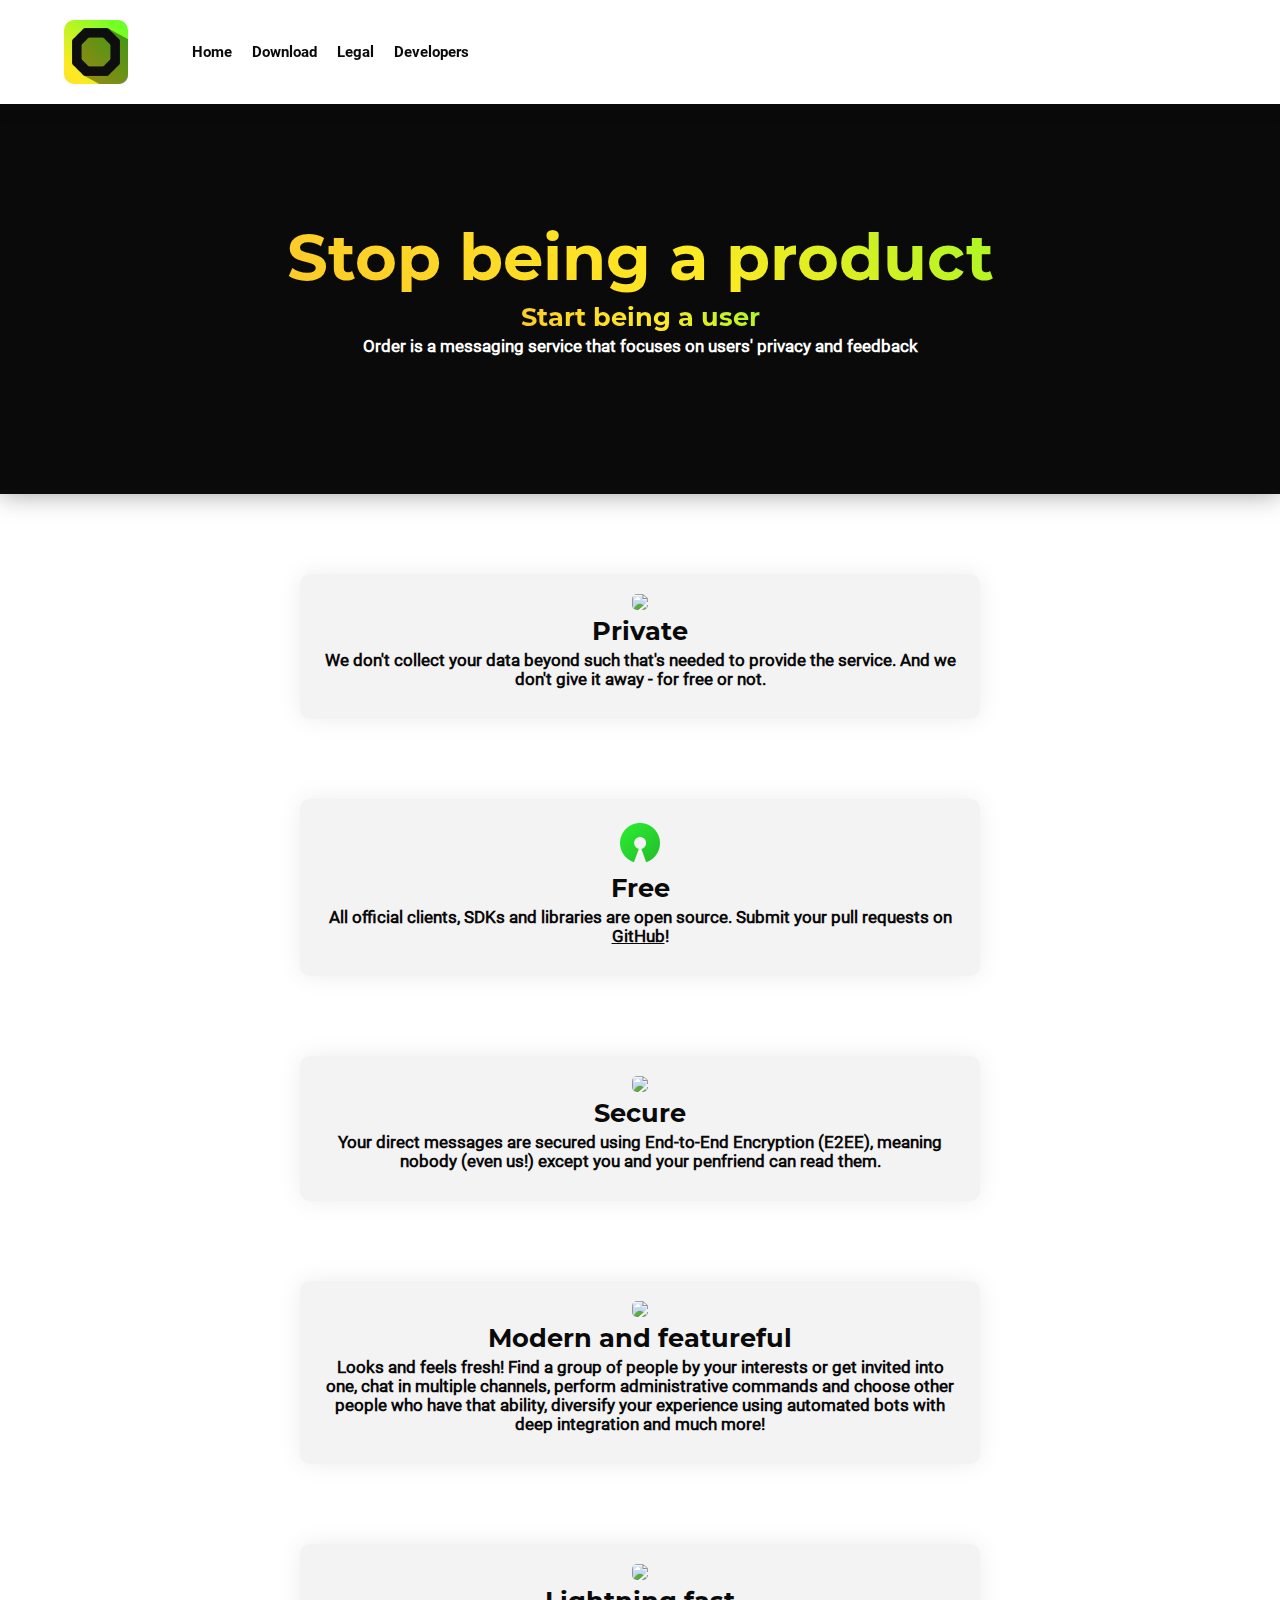
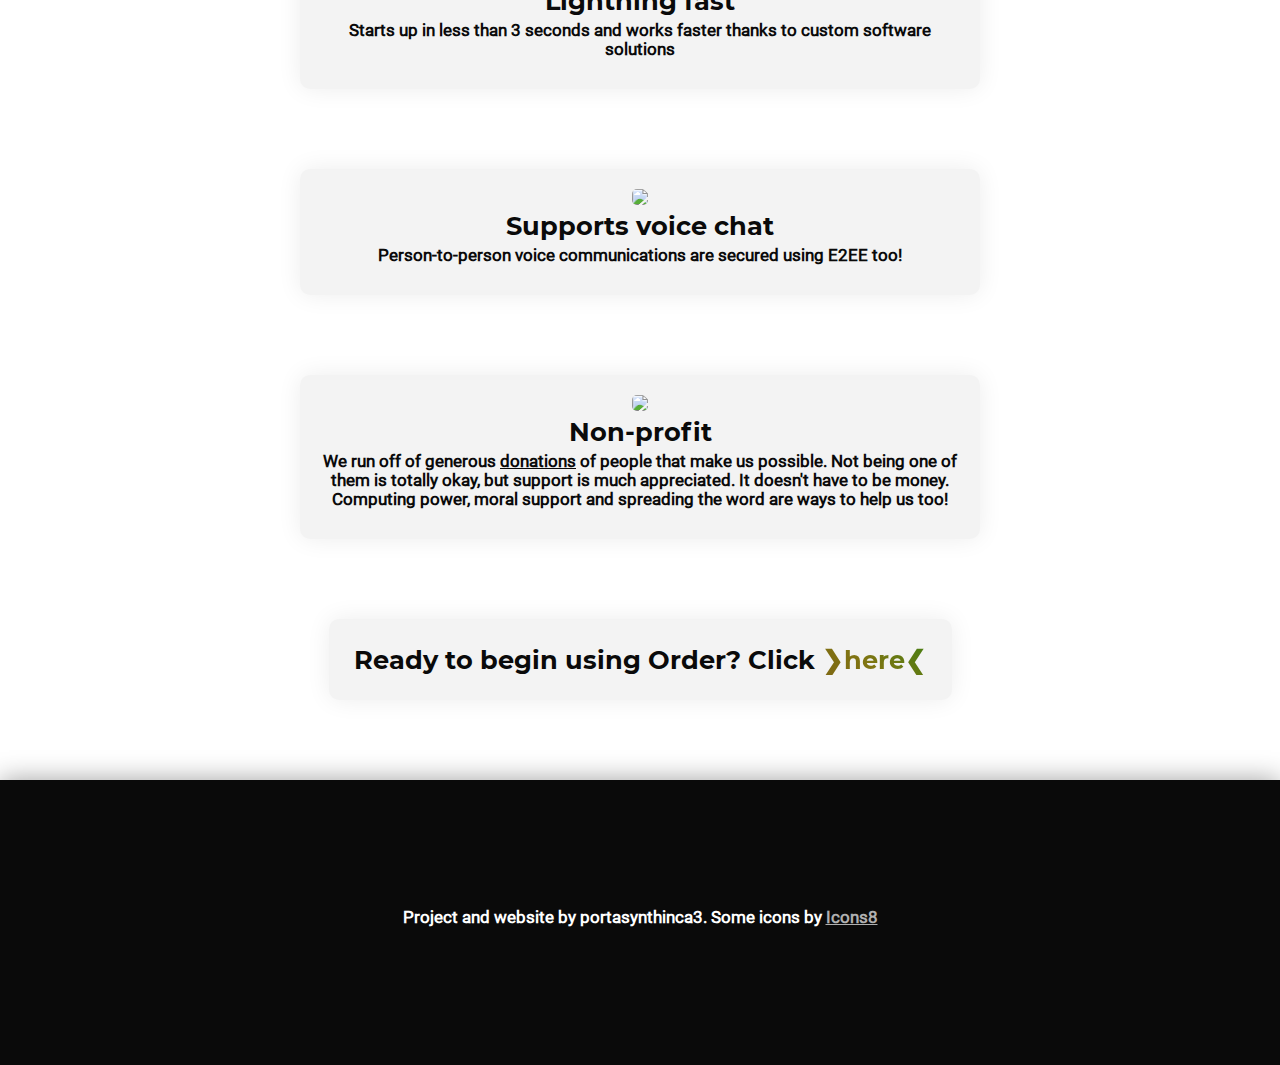
==== index.html @ ce1bb91a "Initial commit" ====
<html>
    <head>
        <meta charset="utf-8"/>
        <link rel="stylesheet" type="text/css" href="/styles/default.css"/>
        <link rel="stylesheet" type="text/css" href="/styles/landing.css"/>
        <title>Order | Stop being a product | Home</title>
    </head>
    <body>
        <div id="navbar">
            <div class="logo"><img src="/logo_o.png"></div>
            <a href="">Home</a>
            <a href="download">Download</a>
            <a href="legal">Legal</a>
            <a href="https://docs.ordermsg.tk">Developers</a>
        </div>
        
        <div class="main-container">
            <span id="slogan" class="grad">Stop being a product</span>
            <h1><span class="grad">Start being a user</span></h1>
            <h2>Order is a messaging service that focuses on users' privacy and feedback</h2>
        </div>



        <div class="info-section">
            <img src="https://img.icons8.com/fluent/48/000000/privacy-policy.png"/>
            <h1>Private</h1>
            <h2>
                We don't collect your data beyond such that's needed to provide the service.
                And we don't give it away - for free or not.
            </h2>
        </div>

        <div class="info-section">
            <img src="/osi-fluent.png"/>
            <h1>Free</h1>
            <h2>
                All official clients, SDKs and libraries are open source. Submit your pull requests
                on <a href="https://github.com/ordermsg">GitHub</a>!
            </h2>
        </div>

        <div class="info-section">
            <img src="https://img.icons8.com/fluent/48/000000/bunch-of-keys-1.png"/>
            <h1>Secure</h1>
            <h2>
                Your direct messages are secured using End-to-End Encryption (E2EE), meaning nobody
                (even us!) except you and your penfriend can read them. 
            </h2>
        </div>

        <div class="info-section">
            <img src="https://img.icons8.com/fluent/48/000000/features-list.png"/>
            <h1>Modern and featureful</h1>
            <h2>
                Looks and feels fresh! Find a group of people by your interests or get invited into one,
                chat in multiple channels, perform administrative commands and choose other people who have that
                ability, diversify your experience using automated bots with deep integration and much more!
            </h2>
        </div>

        <div class="info-section">
            <img src="https://img.icons8.com/fluent/48/000000/lightning-bolt.png"/>
            <h1>Lightning fast</h1>
            <h2>
                Starts up in less than 3 seconds and works faster thanks to custom software solutions
            </h2>
        </div>

        <div class="info-section">
            <img src="https://img.icons8.com/fluent/48/000000/headset.png"/>
            <h1>Supports voice chat</h1>
            <h2>
                Person-to-person voice communications are secured using E2EE too!
            </h2>
        </div>

        <div class="info-section">
            <img src="https://img.icons8.com/fluent/48/000000/donate.png"/>
            <h1>Non-profit</h1>
            <h2>
                We run off of generous <a href="donate">donations</a> of people that make us possible.
                Not being one of them is totally okay, but support is much appreciated.
                It doesn't have to be money. Computing power, moral support and spreading the word are ways to help us too!
            </h2>
        </div>



        <div class="info-section">
            <h1>Ready to begin using Order? Click <a href="download" class="light grad">❯here❮</a></h1>
        </div>

        <div class="footer">
            <h2>Project and website by portasynthinca3. Some icons by <a href="https://icons8.com">Icons8</a></h2>
        </div>
    </body>
</html>
---- styles/default.css ----
@font-face {
    font-family: RobotoBold;
    src: url(/fonts/Roboto-Bold.ttf)
}

@font-face {
    font-family: Montserrat;
    src: url(/fonts/Montserrat-Bold.ttf)
}

@font-face {
    font-family: Roboto;
    src: url(/fonts/Roboto-Regular.ttf)
}

@keyframes gradientAnimation {
    0%   { background-position: 0% 50% }
    50%  { background-position: 100% 50% }
    100% { background-position: 0% 50% }
}

:root {
    --accent: #f47a3e;
    --accent-dim: #c06132;
    --accent-dim-2: #b35a2e;
    --rainbow-grad: linear-gradient(45deg, #fbc32a 0%,
                                           #ffe923 33%,
                                           #7bff23 66%,
                                           #23ff48 100%);

    --danger: #e41e1e;
    --danger-dim-1: #b61818;
    --danger-dim-2: #8a1010;

    --apply: #2ac02a;
    --apply-dim-1: #1d861d;
    --apply-dim-2: #146414;

    --red: #e41e1e;
    --yellow: #c7c72c;
    --green: #2ac02a;
    
    --shade-1: #0a0a0a;
    --shade-2: #0e0e0e;
    --shade-3: #101010;
    --shade-3-trans: #101010bf;
    --shade-4: #181818;
    --shade-5: #1d1d1d;
    --shade-6: #202020;
    --shade-7: #282828;
    --shade-8: #f3f3f3;

    --foreground-1: #afafaf;
    --foreground-2: #dbdbdb;
    --foreground-3: #ebebeb;
    --foreground: #ffffff;

    --shadow:   #00000013;
    --shadow-h: #00000020;
    --shadow-1: #00000060;
}

*::-webkit-scrollbar {
    width: 8px;
}
*::-webkit-scrollbar-track {
    background: #00000000;
}
*::-webkit-scrollbar-thumb {
    background-color: var(--shade-7);
    border-radius: 5px;
}

html {
    background: var(--shade-1);
    font-family: Montserrat;
    color: var(--foreground);
}
body {
    display: flex;
    flex-direction: row;
}
html, body {
    min-height: 100vh;
    margin: 0;
}

a {
    color: var(--shade-1);
    transition: color 0.1s;
}
a:not(.light.grad):hover {
    color: var(--shade-7);
}
.footer a {
    color: var(--foreground-1);
}
.footer a:hover {
    color: var(--foreground);
}

img {
    max-width: 50vw;
    max-height: 100%;
}

.flex-row {
    display: flex;
    flex-direction: row;
}
.flex-col {
    display: flex;
    flex-direction: column;
    align-items: center;
}
---- styles/landing.css ----
body {
    display: flex;
    flex-direction: column;
    align-items: center;
    flex-shrink: 0;
    background-color: var(--foreground);
}

#navbar {
    z-index: 1000;
    padding: 20px 5vw 20px 5vw;
    width: 90vw;
    display: flex;
    flex-direction: row;
    align-items: center;
    position: fixed;
    top: 0;
    background-color: var(--foreground);
    box-shadow: 0 0 25px var(--shadow);
}

#navbar .logo {
    width: 64px;
    height: 64px;
    margin-right: 64px;
    border-radius: 10px;
    background: var(--rainbow-grad);
    background-size: 200% 200%;
    animation: gradientAnimation 30s ease infinite;
}

#navbar a {
    text-decoration: none;
    color: var(--shade-1);
    margin-right: 20px;
    font-family: RobotoBold;
    font-size: 1.2vmax;
}
#navbar a:hover {
    color: var(--shade-7);
}
#navbar a:active {
    color: var(--shade-6);
}

.main-container,
.footer {
    width: 100%;
    display: flex;
    flex-direction: column;
    align-items: center;
    align-content: center;

    padding: 10vw 0 10vw 0;
    margin-bottom: 80px;
    background-color: var(--shade-1);
    box-shadow: 0 0 25px var(--shadow-1);
}
.footer {
    margin-bottom: 0;
}

.grad {
    background: var(--rainbow-grad);
    background-size: 200% 200%;
    animation: gradientAnimation 30s ease infinite;
    filter: brightness(100%);
    color: transparent;
            background-clip: text;
    -webkit-background-clip: text;
}
a.grad {
    text-decoration: none;
}
.light.grad {
    transition-property: filter, -moz-filter, -ms-filter, -o-filter, -webkit-filter;
    transition-duration: 0.1s;
    filter: brightness(50%);
}
.light.grad:hover {
    filter: brightness(75%);
}

#slogan,
h1 {
    font-family: Montserrat;
}
#slogan {
    font-size: 50pt; /*fallback*/
    font-size: 5vmax; /*dynamic*/
    margin-top: 10vh;
}
h1 {
    font-size: 2vmax;
    margin: 5px;
    color: var(--shade-1);
}

#slogan-sub,
h2, h3, h4, h5, h6, p, ul, li, code {
    margin: 0 0 10px 0;
    font-family: Roboto;
    font-size: 1.3vmax;
    color: var(--shade-1);
    width: 50vw;
    overflow: wrap;
    text-align: center;
}
h3, h4, h5, h6 {
    font-size: 1.1vmax;
}
p, li, code {
    text-align: left;
    font-size: 1vmax;
}
code {
    font-family: monospace;
}
.footer > *:not(#slogan),
.main-container > *:not(#slogan) {
    color: var(--foreground);
}
.legal-doc h2 {
    font-size: 1.5vmax;
}

.info-section {
    margin: 0 0 80px 0;
    padding: 20px;
    border-radius: 10px;
    background-color: var(--shade-8);
    display: flex;
    flex-direction: column;
    align-items: center;
    box-shadow: 0 0 25px var(--shadow);
    transition: box-shadow 0.2s;
}
.info-section:hover {
    box-shadow: 0 0 50px var(--shadow-h);
}

h3 {
    margin-left: 10vw;
    margin-right: 10vw;
}

.hard-pan-left {
    align-items: flex-start;
    margin-left: 20vw;
}
.hard-pan-right {
    align-items: flex-end;
    margin-right: 20vw;
}
.hard-pan-left h1 {
    margin-left: 2vw;
}
.hard-pan-right h1 {
    margin-right: 2vw;
}

.info-section img {
    border-radius: 5px;
    max-width: 25vw;
}
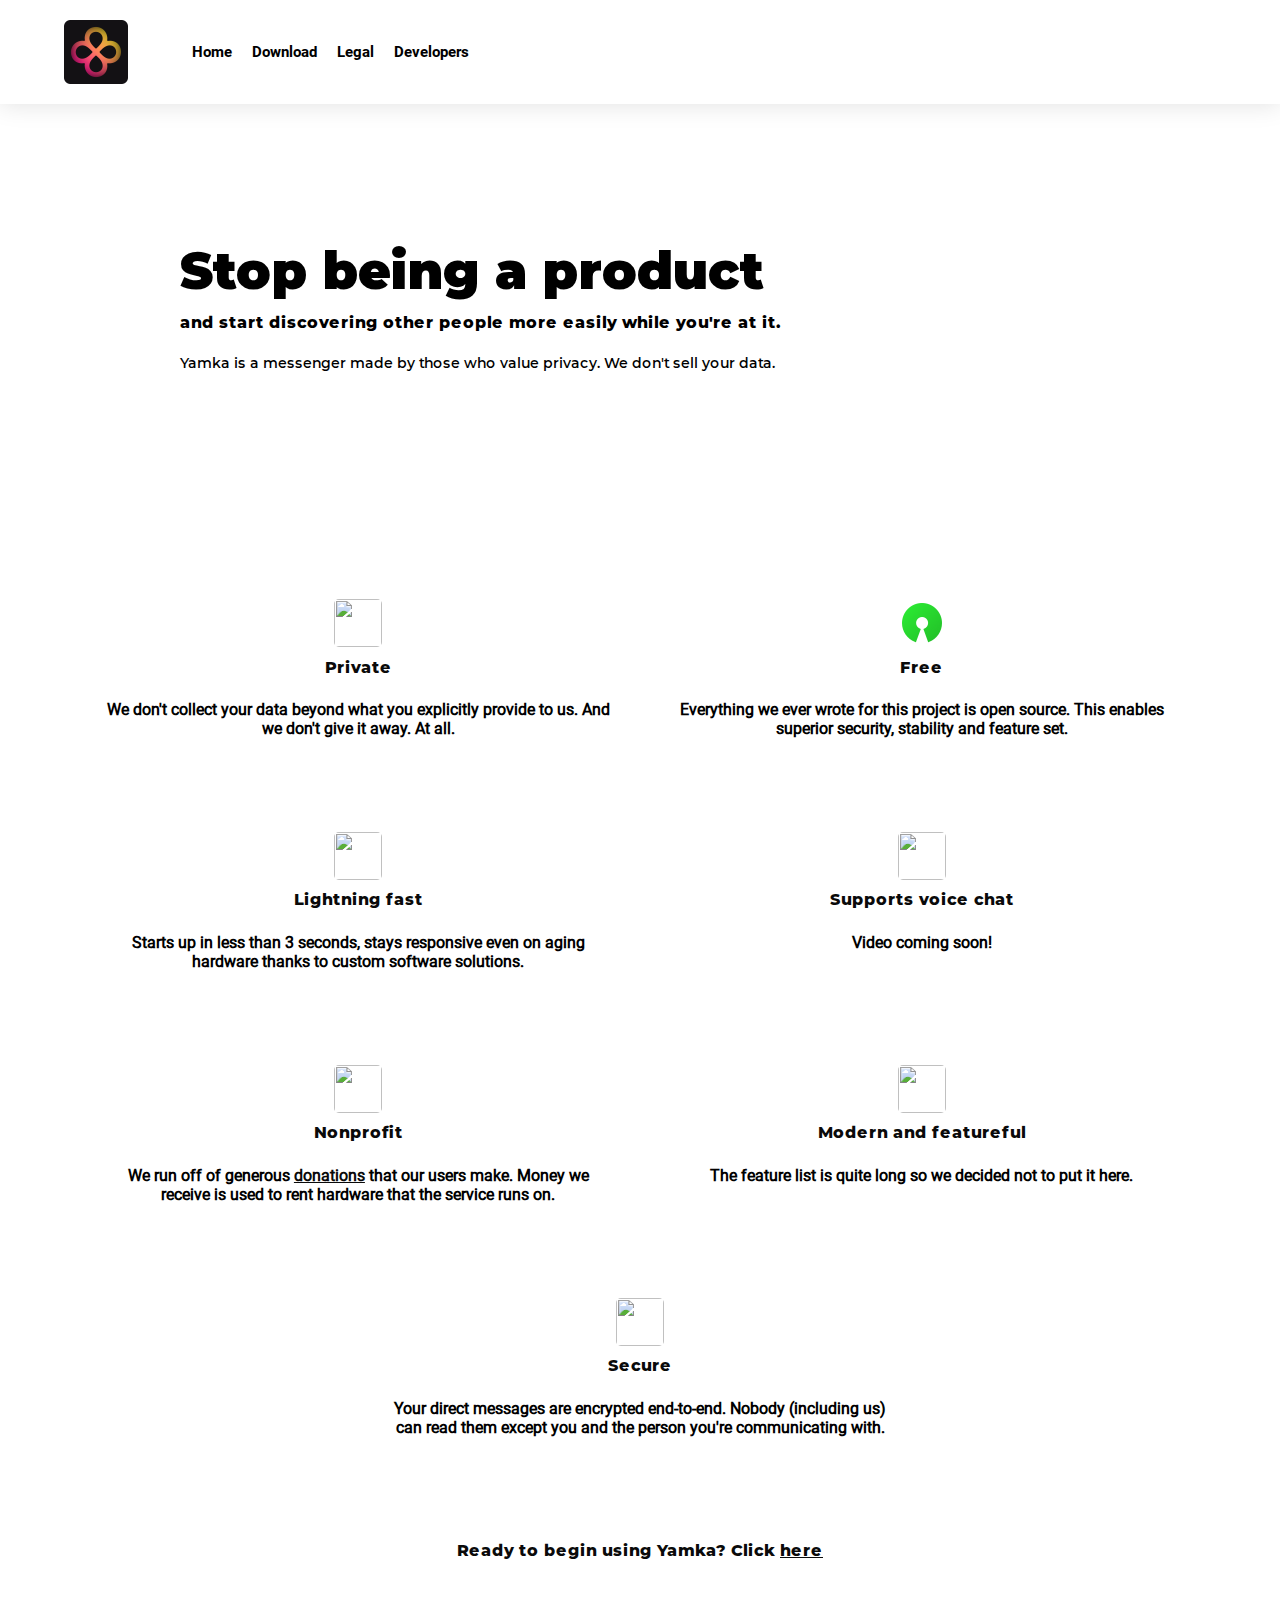
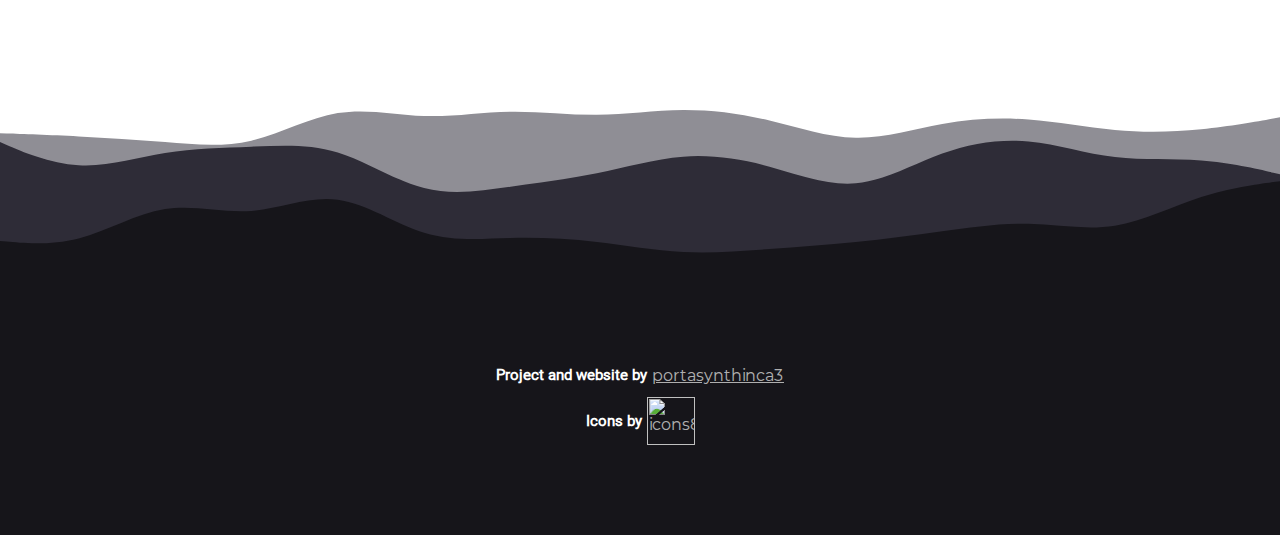
==== commit 8d368366: "redesign + responsiveness" ====
--- a/index.html
+++ b/index.html
@@ -1,98 +1,131 @@
 <html>
     <head>
         <meta charset="utf-8"/>
+        <meta name="viewport" content="width=device-width, initial-scale=1.0">
         <link rel="stylesheet" type="text/css" href="/styles/default.css"/>
         <link rel="stylesheet" type="text/css" href="/styles/landing.css"/>
-        <title>Order | Stop being a product | Home</title>
+        <title>Yamka | Stop being a product | Home</title>
     </head>
+
     <body>
         <div id="navbar">
-            <div class="logo"><img src="/logo_o.png"></div>
+            <img class="logo" src="logo.png"></img>
             <a href="">Home</a>
             <a href="download">Download</a>
             <a href="legal">Legal</a>
-            <a href="https://docs.ordermsg.tk">Developers</a>
+            <a href="https://docs.yamka.app">Developers</a>
         </div>
         
-        <div class="main-container">
-            <span id="slogan" class="grad">Stop being a product</span>
-            <h1><span class="grad">Start being a user</span></h1>
-            <h2>Order is a messaging service that focuses on users' privacy and feedback</h2>
+        <div class="main-container red">
+            <span id="slogan">Stop being a product</span>
+            <h1>and start discovering other people more easily while you're at it.</h1>
+
+            <h2>Yamka is a messenger made by those who value privacy. We don't sell your data.</h2>
+            <h2 id="mobile-additional">Scroll down to learn about features available to desktop users. Unfortunately, there are no official mobile clients yet.</h2>
+        </div>
+
+
+
+        <div class="feat-row">
+            <div class="feat-col">
+                <div class="info-section">
+                    <img width="48" height="48" src="https://img.icons8.com/fluent/48/000000/privacy-policy.png"/>
+                    <h1>Private</h1>
+                    <h2>
+                        We don't collect your data beyond what you explicitly provide to us.
+                        And we don't give it away. At all.
+                    </h2>
+                </div>
+            </div>
+
+            <div class="feat-col">
+                <div class="info-section">
+                    <img width="48" height="48" src="/osi-fluent.png"/>
+                    <h1>Free</h1>
+                    <h2>
+                        Everything we ever wrote for this project is open source.
+                        This enables superior security, stability and feature set.
+                    </h2>
+                </div>
+            </div>
+        </div>
+
+        <div class="feat-row">
+            <div class="feat-col">
+                <div class="info-section">
+                    <img width="48" height="48" src="https://img.icons8.com/fluent/48/000000/lightning-bolt.png"/>
+                    <h1>Lightning fast</h1>
+                    <h2>
+                        Starts up in less than 3 seconds, stays responsive even on aging
+                        hardware thanks to custom software solutions.
+                    </h2>
+                </div>
+            </div>
+        
+            <div class="feat-col">
+                <div class="info-section">
+                    <img width="48" height="48" src="https://img.icons8.com/fluent/48/000000/headset.png"/>
+                    <h1>Supports voice chat</h1>
+                    <h2>
+                        Video coming soon!
+                    </h2>
+                </div>
+            </div>
+        </div>
+
+        <div class="feat-row">
+            <div class="feat-col">
+                <div class="info-section">
+                    <img width="48" height="48" src="https://img.icons8.com/fluent/48/000000/donate.png"/>
+                    <h1>Nonprofit</h1>
+                    <h2>
+                        We run off of generous <a href="donate">donations</a> that our users make. Money we receive
+                        is used to rent hardware that the service runs on.
+                    </h2>
+                </div>
+            </div>
+
+            <div class="feat-col">
+                <div class="info-section">
+                    <img width="48" height="48" src="https://img.icons8.com/fluent/48/000000/features-list.png"/>
+                    <h1>Modern and featureful</h1>
+                    <h2>
+                        The feature list is quite long so we decided not to put it here.
+                    </h2>
+                </div>
+            </div>
+        </div>
+
+        <div class="feat-row">
+            <div class="feat-col">
+                <div class="info-section">
+                    <img width="48" height="48" src="https://img.icons8.com/fluent/48/000000/bunch-of-keys-1.png"/>
+                    <h1>Secure</h1>
+                    <h2>
+                        Your direct messages are encrypted end-to-end. Nobody (including us)
+                        can read them except you and the person you're communicating with.
+                    </h2>
+                </div>
+            </div>
         </div>
 
 
 
         <div class="info-section">
-            <img src="https://img.icons8.com/fluent/48/000000/privacy-policy.png"/>
-            <h1>Private</h1>
-            <h2>
-                We don't collect your data beyond such that's needed to provide the service.
-                And we don't give it away - for free or not.
-            </h2>
-        </div>
-
-        <div class="info-section">
-            <img src="/osi-fluent.png"/>
-            <h1>Free</h1>
-            <h2>
-                All official clients, SDKs and libraries are open source. Submit your pull requests
-                on <a href="https://github.com/ordermsg">GitHub</a>!
-            </h2>
-        </div>
-
-        <div class="info-section">
-            <img src="https://img.icons8.com/fluent/48/000000/bunch-of-keys-1.png"/>
-            <h1>Secure</h1>
-            <h2>
-                Your direct messages are secured using End-to-End Encryption (E2EE), meaning nobody
-                (even us!) except you and your penfriend can read them. 
-            </h2>
-        </div>
-
-        <div class="info-section">
-            <img src="https://img.icons8.com/fluent/48/000000/features-list.png"/>
-            <h1>Modern and featureful</h1>
-            <h2>
-                Looks and feels fresh! Find a group of people by your interests or get invited into one,
-                chat in multiple channels, perform administrative commands and choose other people who have that
-                ability, diversify your experience using automated bots with deep integration and much more!
-            </h2>
-        </div>
-
-        <div class="info-section">
-            <img src="https://img.icons8.com/fluent/48/000000/lightning-bolt.png"/>
-            <h1>Lightning fast</h1>
-            <h2>
-                Starts up in less than 3 seconds and works faster thanks to custom software solutions
-            </h2>
-        </div>
-
-        <div class="info-section">
-            <img src="https://img.icons8.com/fluent/48/000000/headset.png"/>
-            <h1>Supports voice chat</h1>
-            <h2>
-                Person-to-person voice communications are secured using E2EE too!
-            </h2>
-        </div>
-
-        <div class="info-section">
-            <img src="https://img.icons8.com/fluent/48/000000/donate.png"/>
-            <h1>Non-profit</h1>
-            <h2>
-                We run off of generous <a href="donate">donations</a> of people that make us possible.
-                Not being one of them is totally okay, but support is much appreciated.
-                It doesn't have to be money. Computing power, moral support and spreading the word are ways to help us too!
-            </h2>
+            <h1>Ready to begin using Yamka? Click <a href="download" class="light">here</a></h1>
         </div>
 
 
-
-        <div class="info-section">
-            <h1>Ready to begin using Order? Click <a href="download" class="light grad">❯here❮</a></h1>
-        </div>
-
+        <div class="sep ft"></div>
         <div class="footer">
-            <h2>Project and website by portasynthinca3. Some icons by <a href="https://icons8.com">Icons8</a></h2>
+            <div class="flex-row center">
+                <h2>Project and website by </h2>
+                <a href="https://github.com/portasynthinca3">portasynthinca3</a>
+            </div>
+            <div class="flex-row center">
+                <h2>Icons by</h2>
+                <a href="https://icons8.com"><img width="48" height="48" alt="icons8" src="https://img.icons8.com/fluent/48/000000/icons8-new-logo.png"/></a>
+            </div>
         </div>
     </body>
 </html>
--- a/styles/default.css
+++ b/styles/default.css
@@ -1,32 +1,36 @@
 @font-face {
     font-family: RobotoBold;
-    src: url(/fonts/Roboto-Bold.ttf)
+    src: url(/fonts/Roboto-Bold.ttf);
+    font-display: swap;
 }
 
 @font-face {
     font-family: Montserrat;
-    src: url(/fonts/Montserrat-Bold.ttf)
+    src: url(/fonts/Montserrat-VF.woff2);
+    font-display: swap;
 }
 
 @font-face {
     font-family: Roboto;
-    src: url(/fonts/Roboto-Regular.ttf)
+    src: url(/fonts/Roboto-Regular.ttf);
+    font-display: swap;
 }
 
-@keyframes gradientAnimation {
-    0%   { background-position: 0% 50% }
-    50%  { background-position: 100% 50% }
-    100% { background-position: 0% 50% }
+@keyframes appear {
+    from { transform: translateY(25vw); opacity: 0 }
+    to   { transform: translateY(0);    opacity: 1 }
+}
+@keyframes stay {
+    from { opacity: 1 }
+    to   { opacity: 1 }
 }
 
 :root {
     --accent: #f47a3e;
     --accent-dim: #c06132;
     --accent-dim-2: #b35a2e;
-    --rainbow-grad: linear-gradient(45deg, #fbc32a 0%,
-                                           #ffe923 33%,
-                                           #7bff23 66%,
-                                           #23ff48 100%);
+    --rainbow-grad: 
+        linear-gradient(90deg, #fa1b1b, #fab31b);
 
     --danger: #e41e1e;
     --danger-dim-1: #b61818;
@@ -48,7 +52,7 @@
     --shade-5: #1d1d1d;
     --shade-6: #202020;
     --shade-7: #282828;
-    --shade-8: #f3f3f3;
+    --shade-8: #f5f5f5;
 
     --foreground-1: #afafaf;
     --foreground-2: #dbdbdb;
@@ -72,8 +76,8 @@
 }
 
 html {
-    background: var(--shade-1);
-    font-family: Montserrat;
+    /* background: var(--shade-1); */
+    font-family: Montserrat, sans-serif;
     color: var(--foreground);
 }
 body {
@@ -81,8 +85,10 @@
     flex-direction: row;
 }
 html, body {
+    background: white;
     min-height: 100vh;
     margin: 0;
+    overflow-x: hidden;
 }
 
 a {
@@ -113,3 +119,11 @@
     flex-direction: column;
     align-items: center;
 }
+.flex-row.center {
+    align-items: center;
+    justify-content: center;
+}
+
+b {
+    font-family: RobotoBold, sans-serif;
+}
--- a/styles/landing.css
+++ b/styles/landing.css
@@ -3,108 +3,126 @@
     flex-direction: column;
     align-items: center;
     flex-shrink: 0;
-    background-color: var(--foreground);
-}
-
+    background: white;
+}
+    
 #navbar {
     z-index: 1000;
     padding: 20px 5vw 20px 5vw;
-    width: 90vw;
+    width: -moz-available;
+    width: -webkit-fill-available;
+    width: fill-available;
     display: flex;
     flex-direction: row;
     align-items: center;
-    position: fixed;
-    top: 0;
-    background-color: var(--foreground);
-    box-shadow: 0 0 25px var(--shadow);
-}
-
-#navbar .logo {
+    background-color: #fff;
+    box-shadow: 0px 0px 24px var(--shadow-h);
+}
+
+.logo {
     width: 64px;
     height: 64px;
     margin-right: 64px;
-    border-radius: 10px;
-    background: var(--rainbow-grad);
-    background-size: 200% 200%;
-    animation: gradientAnimation 30s ease infinite;
 }
 
 #navbar a {
     text-decoration: none;
-    color: var(--shade-1);
+    color: #000;
     margin-right: 20px;
-    font-family: RobotoBold;
+    font-family: RobotoBold, sans-serif;
     font-size: 1.2vmax;
+    transition: color 0.2s ease;
 }
 #navbar a:hover {
-    color: var(--shade-7);
+    color: #666;
 }
 #navbar a:active {
-    color: var(--shade-6);
-}
-
+    color: #555;
+}
+
+.main-container,
 .main-container,
 .footer {
     width: 100%;
     display: flex;
     flex-direction: column;
-    align-items: center;
+    align-items: left;
     align-content: center;
 
-    padding: 10vw 0 10vw 0;
+    padding: 2vh 0 10vh 0;
     margin-bottom: 80px;
     background-color: var(--shade-1);
-    box-shadow: 0 0 25px var(--shadow-1);
 }
 .footer {
+    background: #16151a;
     margin-bottom: 0;
-}
-
-.grad {
-    background: var(--rainbow-grad);
-    background-size: 200% 200%;
-    animation: gradientAnimation 30s ease infinite;
-    filter: brightness(100%);
-    color: transparent;
-            background-clip: text;
-    -webkit-background-clip: text;
-}
-a.grad {
-    text-decoration: none;
-}
-.light.grad {
-    transition-property: filter, -moz-filter, -ms-filter, -o-filter, -webkit-filter;
-    transition-duration: 0.1s;
-    filter: brightness(50%);
-}
-.light.grad:hover {
-    filter: brightness(75%);
-}
-
-#slogan,
+    color: white;
+}
+
+.main-container {
+    aspect-ratio: 16/2;
+    background-color: white;
+    padding: 15vmin 20vmin;
+}
+.main-container.red {
+    background-image: url("/bg/red/hor.svg");
+}
+.main-container.orange {
+    background-image: url("/bg/orange/hor.svg");
+}
+.main-container.green {
+    background-image: url("/bg/green/hor.svg");
+}
+.main-container.violet {
+    background-image: url("/bg/violet/hor.svg");
+}
+.main-container, .sep {
+    /* height: 100%; */
+    /* width: 100%; */
+    width: -moz-available;
+    width: -webkit-fill-available;
+    width: fill-available;
+    background-repeat: no-repeat;
+    background-position: center;
+    background-size: cover;
+}
+.sep {
+    aspect-ratio: 9/2;
+    transform: scaleX(1.01) translateY(1px);
+}
+.sep.ft {
+    background-image: url("/sep/sep1.svg");
+}
+
+
+.main-container > * {
+    font-family: Montserrat, sans-serif;
+}
+#slogan {
+    color: #000;
+    font-size: 4vmax;
+}
 h1 {
-    font-family: Montserrat;
-}
-#slogan {
-    font-size: 50pt; /*fallback*/
-    font-size: 5vmax; /*dynamic*/
-    margin-top: 10vh;
-}
-h1 {
-    font-size: 2vmax;
-    margin: 5px;
+    font-size: 1.25vmax;
     color: var(--shade-1);
 }
-
-#slogan-sub,
+.main-container h2 {
+    font-size: 1.1vmax;
+    text-align: left;
+}
+
 h2, h3, h4, h5, h6, p, ul, li, code {
-    margin: 0 0 10px 0;
-    font-family: Roboto;
-    font-size: 1.3vmax;
-    color: var(--shade-1);
-    width: 50vw;
+    font-family: Roboto, sans-serif;
     overflow: wrap;
+    font-size: 1.25vmax;
+    overflow-wrap: break-word;
     text-align: center;
+}
+.flex-col .info-section {
+    margin: 2vw;
+}
+.flex-col .info-section h2 {
+    width: 40vw;
 }
 h3, h4, h5, h6 {
     font-size: 1.1vmax;
@@ -116,27 +134,38 @@
 code {
     font-family: monospace;
 }
-.footer > *:not(#slogan),
-.main-container > *:not(#slogan) {
-    color: var(--foreground);
-}
-.legal-doc h2 {
-    font-size: 1.5vmax;
-}
-
+.main-container *:not(#slogan) {
+    width: unset;
+    color: #000;
+}
+.footer a {
+    margin-left: 5px;
+}
+
+.feat-row {
+    display: flex;
+    flex-direction: row;
+    flex-wrap: wrap;
+    justify-content: center;
+}
+.feat-col {
+    display: flex;
+    flex-direction: column;
+    flex-basis: 100%;
+    flex: 1;
+    align-items: center;
+}
+  
 .info-section {
     margin: 0 0 80px 0;
-    padding: 20px;
     border-radius: 10px;
-    background-color: var(--shade-8);
-    display: flex;
-    flex-direction: column;
-    align-items: center;
-    box-shadow: 0 0 25px var(--shadow);
-    transition: box-shadow 0.2s;
-}
-.info-section:hover {
-    box-shadow: 0 0 50px var(--shadow-h);
+    display: flex;
+    flex-direction: column;
+    align-items: center;
+    width: 40vw;
+    padding: 0 2vmax;
+    color: black;
+    font-size: 1.1vmax;
 }
 
 h3 {
@@ -162,4 +191,90 @@
 .info-section img {
     border-radius: 5px;
     max-width: 25vw;
+}
+
+#mobile-additional {
+    display: none;
+    margin-top: 5vh;
+}
+
+#slogan {
+    font-weight: 900;
+}
+h1 {
+    font-weight: 800;
+}
+h2 {
+    font-weight: 600;
+}
+
+.footer h2 {
+    font-size: 1.2vmax;
+}
+
+@media screen and (max-width: 800px) {
+    .feat-col {
+        flex: unset;
+    }
+    .info-section {
+        width: 80vw;
+    }
+    .main-container {
+        padding: 5vmin 5vmin;
+    }
+    #slogan {
+        font-size: 7vmax;
+    }
+    .main-container h1,
+    .main-container h2 {
+        font-size: 2vmax;
+    }
+    .logo {
+        width: 32px;
+        height: 32px;
+        margin-right: 3vmin;
+    }
+    #navbar a {
+        font-size: 3.5vmin;
+        margin-right: 2.5vmin;
+    }
+    .info-section h1 {
+        font-size: 3.5vmax;
+        margin: 0.5vmax 0;
+    }
+    .info-section h2 {
+        font-size: 2.2vmax;
+        margin: 0.5vmax 0;
+    }
+    .footer h2 {
+        font-size: 1.5vmax;
+    }
+    .footer a {
+        font-size: 1.7vmax;
+        font-weight: 400;
+    }
+    .footer img {
+        width: 36px;
+        height: 36px;
+    }
+}
+@media screen and (max-aspect-ratio: 1/1) {
+    .main-container {
+        aspect-ratio: 7/14;
+    }
+    .main-container.red {
+        background-image: url("/bg/red/vert.svg");
+    }
+    .main-container.orange {
+        background-image: url("/bg/orange/vert.svg");
+    }
+    .main-container.green {
+        background-image: url("/bg/green/vert.svg");
+    }
+    .main-container.violet {
+        background-image: url("/bg/violet/vert.svg");
+    }
+    #mobile-additional {
+        display: unset;
+    }
 }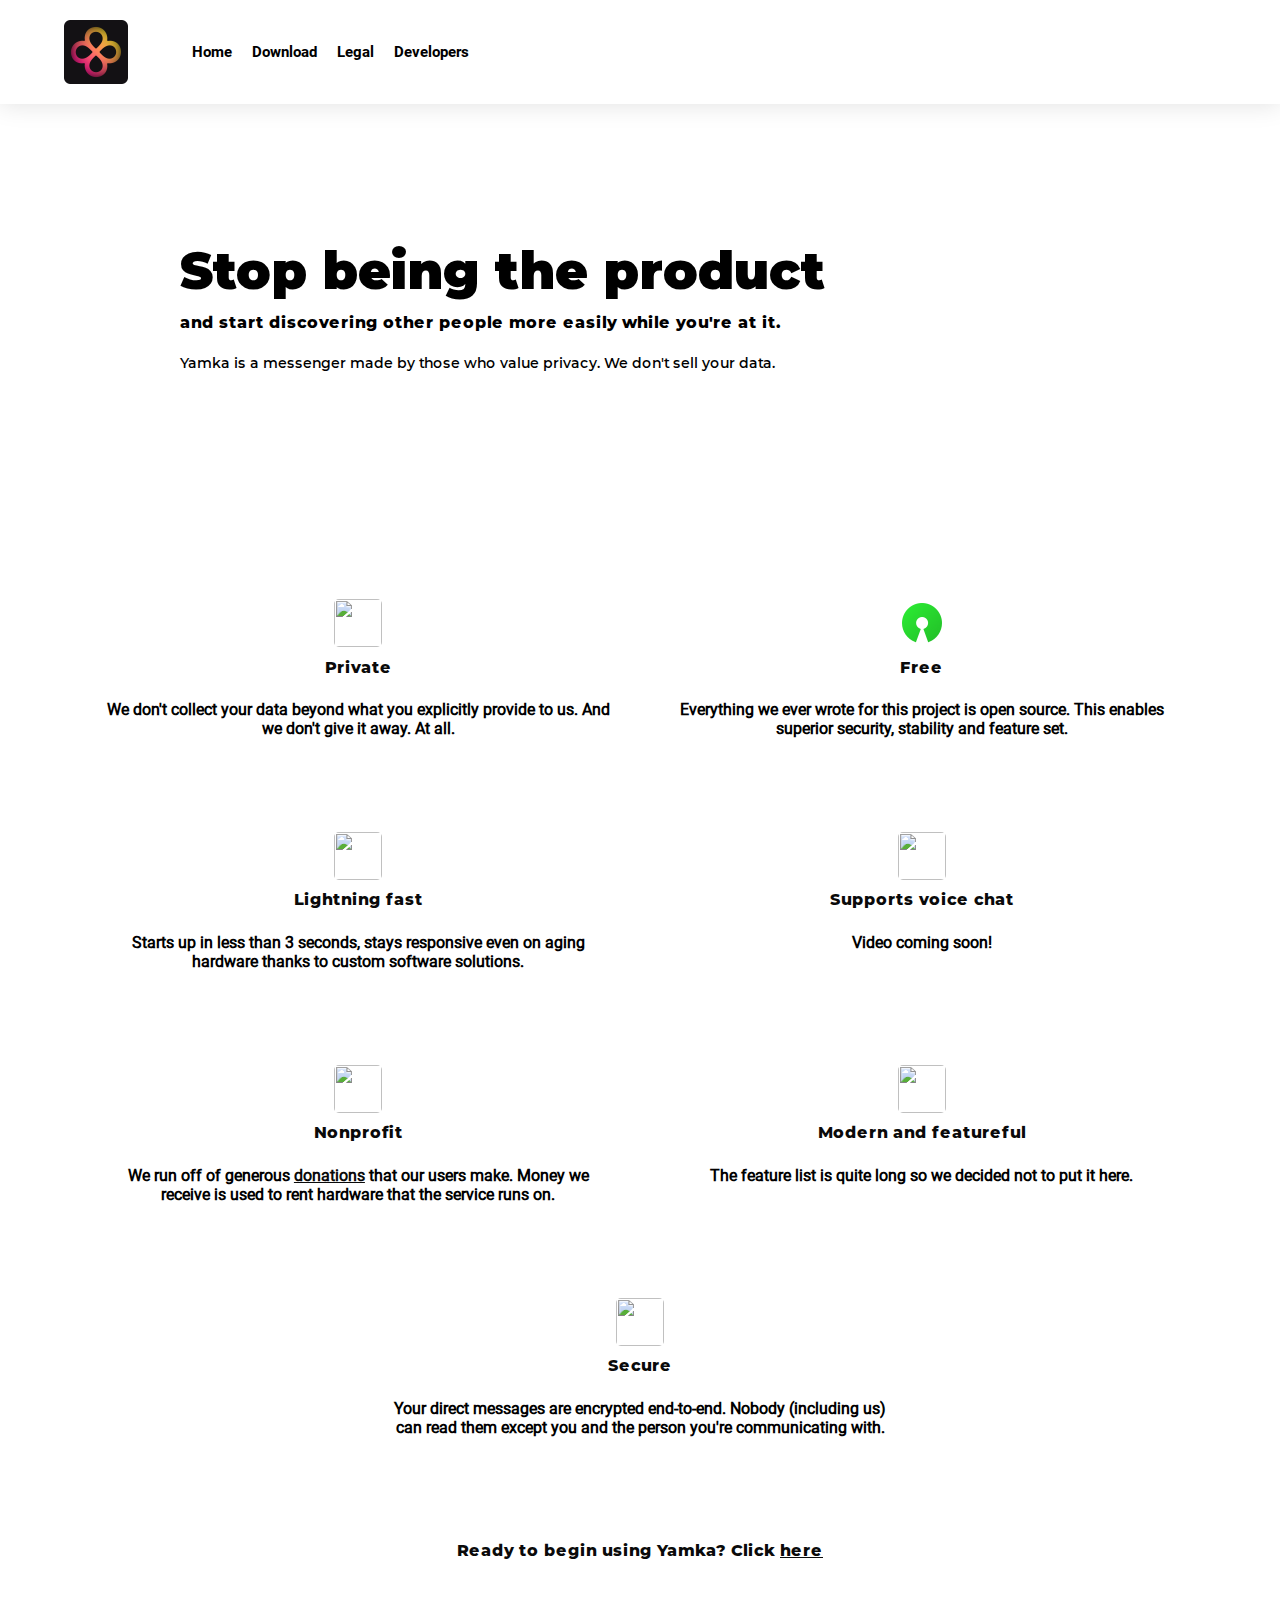
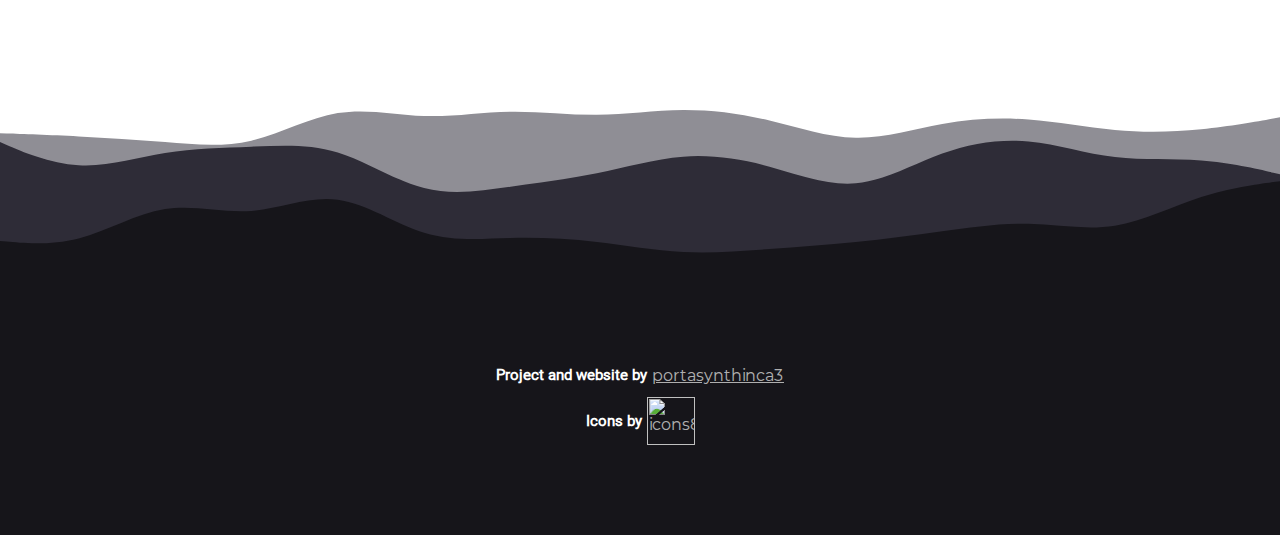
==== commit 67f502bc: "grammar smh" ====
--- a/index.html
+++ b/index.html
@@ -2,9 +2,15 @@
     <head>
         <meta charset="utf-8"/>
         <meta name="viewport" content="width=device-width, initial-scale=1.0">
+
+        <meta property="og:title" content="Yamka">
+        <meta property="og:description" content="Private, free and secure messenger">
+        <meta property="og:image" content="https://yamka.app/logo.png">
+        <meta name="theme-color" content="#e83c75">
+
         <link rel="stylesheet" type="text/css" href="/styles/default.css"/>
         <link rel="stylesheet" type="text/css" href="/styles/landing.css"/>
-        <title>Yamka | Stop being a product | Home</title>
+        <title>Yamka | Stop being the product | Home</title>
     </head>
 
     <body>
@@ -17,7 +23,7 @@
         </div>
         
         <div class="main-container red">
-            <span id="slogan">Stop being a product</span>
+            <span id="slogan">Stop being the product</span>
             <h1>and start discovering other people more easily while you're at it.</h1>
 
             <h2>Yamka is a messenger made by those who value privacy. We don't sell your data.</h2>
